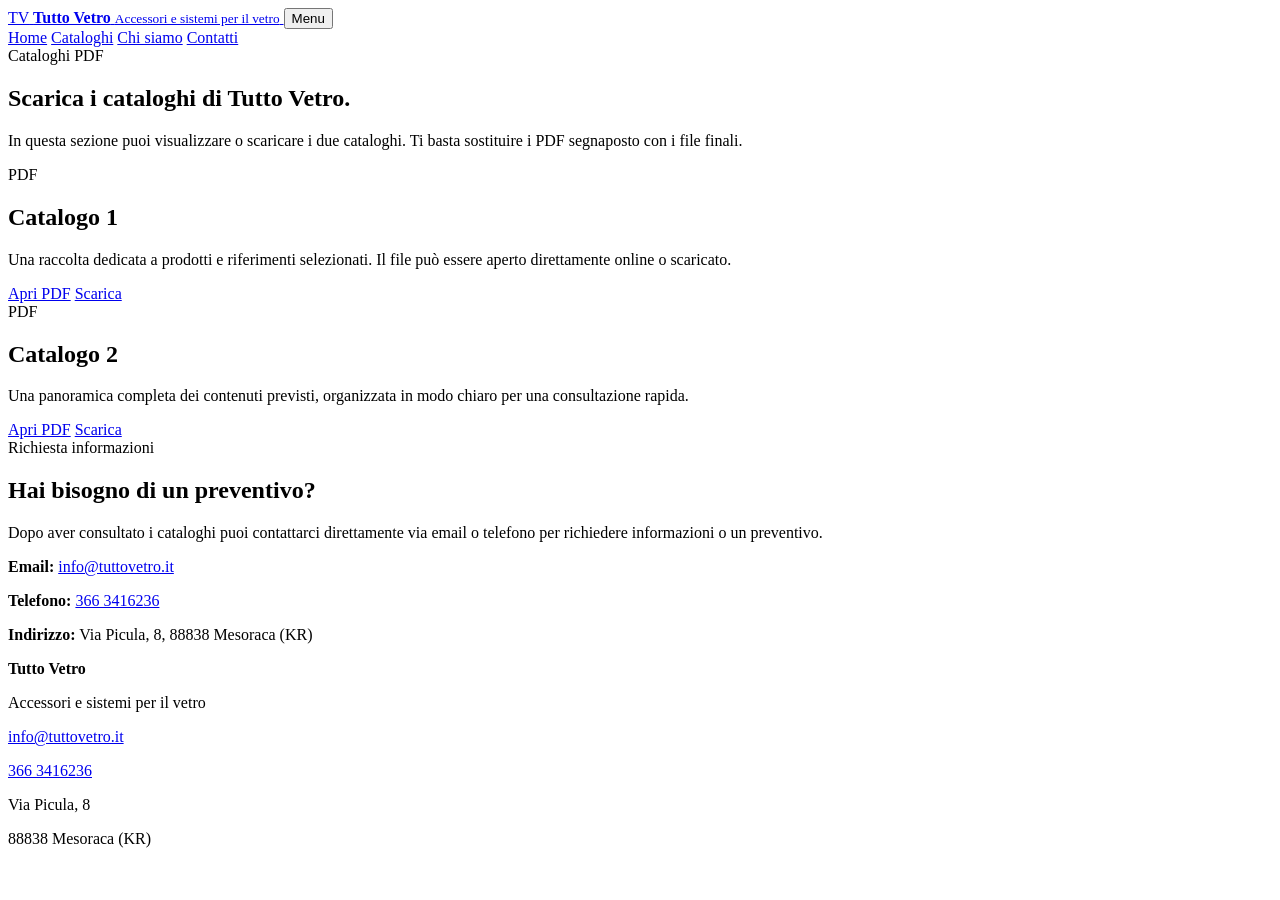
==== cataloghi.html @ 592177c6 "Add files via upload" ====
<!DOCTYPE html>
<html lang="it">
<head>
  <meta charset="UTF-8" />
  <meta name="viewport" content="width=device-width, initial-scale=1.0" />
  <title>Cataloghi | Tutto Vetro</title>
  <meta name="description" content="Scarica il Catalogo 1 e il Catalogo 2 di Tutto Vetro in PDF." />
  <link rel="preconnect" href="https://fonts.googleapis.com">
  <link rel="preconnect" href="https://fonts.gstatic.com" crossorigin>
  <link href="https://fonts.googleapis.com/css2?family=Inter:wght@400;500;600;700;800&display=swap" rel="stylesheet">
  <link rel="stylesheet" href="assets/css/style.css" />
</head>
<body>
  <header class="site-header">
    <div class="container nav-wrap">
      <a class="brand" href="index.html" aria-label="Tutto Vetro home">
        <span class="brand-mark">TV</span>
        <span class="brand-text">
          <strong>Tutto Vetro</strong>
          <small>Accessori e sistemi per il vetro</small>
        </span>
      </a>
      <button class="nav-toggle" aria-expanded="false" aria-controls="site-nav">Menu</button>
      <nav id="site-nav" class="site-nav">
        <a href="index.html">Home</a>
        <a href="cataloghi.html" class="active">Cataloghi</a>
        <a href="chi-siamo.html">Chi siamo</a>
        <a href="contatti.html">Contatti</a>
      </nav>
    </div>
  </header>

  <main>
    <section class="page-hero compact">
      <div class="container">
        <span class="eyebrow">Cataloghi PDF</span>
        <h1>Scarica i cataloghi di Tutto Vetro.</h1>
        <p>In questa sezione puoi visualizzare o scaricare i due cataloghi. Ti basta sostituire i PDF segnaposto con i file finali.</p>
      </div>
    </section>

    <section class="section">
      <div class="container cards two">
        <article class="card catalog-card">
          <div class="pdf-badge">PDF</div>
          <h2>Catalogo 1</h2>
          <p>Una raccolta dedicata a prodotti e riferimenti selezionati. Il file può essere aperto direttamente online o scaricato.</p>
          <div class="card-actions">
            <a class="btn btn-primary" href="assets/catalogs/catalogo-1.pdf" target="_blank" rel="noopener">Apri PDF</a>
            <a class="btn btn-secondary" href="assets/catalogs/catalogo-1.pdf" download>Scarica</a>
          </div>
        </article>

        <article class="card catalog-card">
          <div class="pdf-badge">PDF</div>
          <h2>Catalogo 2</h2>
          <p>Una panoramica completa dei contenuti previsti, organizzata in modo chiaro per una consultazione rapida.</p>
          <div class="card-actions">
            <a class="btn btn-primary" href="assets/catalogs/catalogo-2.pdf" target="_blank" rel="noopener">Apri PDF</a>
            <a class="btn btn-secondary" href="assets/catalogs/catalogo-2.pdf" download>Scarica</a>
          </div>
        </article>
      </div>
    </section>

    <section class="section section-alt">
      <div class="container split">
        <div>
          <span class="eyebrow">Richiesta informazioni</span>
          <h2>Hai bisogno di un preventivo?</h2>
          <p>Dopo aver consultato i cataloghi puoi contattarci direttamente via email o telefono per richiedere informazioni o un preventivo.</p>
        </div>
        <div class="info-panel">
          <p><strong>Email:</strong> <a href="mailto:info@tuttovetro.it">info@tuttovetro.it</a></p>
          <p><strong>Telefono:</strong> <a href="tel:+393663416236">366 3416236</a></p>
          <p><strong>Indirizzo:</strong> Via Picula, 8, 88838 Mesoraca (KR)</p>
        </div>
      </div>
    </section>
  </main>

  <footer class="site-footer">
    <div class="container footer-grid">
      <div>
        <strong>Tutto Vetro</strong>
        <p>Accessori e sistemi per il vetro</p>
      </div>
      <div>
        <p><a href="mailto:info@tuttovetro.it">info@tuttovetro.it</a></p>
        <p><a href="tel:+393663416236">366 3416236</a></p>
      </div>
      <div>
        <p>Via Picula, 8</p>
        <p>88838 Mesoraca (KR)</p>
      </div>
    </div>
  </footer>

  <script src="assets/js/script.js"></script>
</body>
</html>
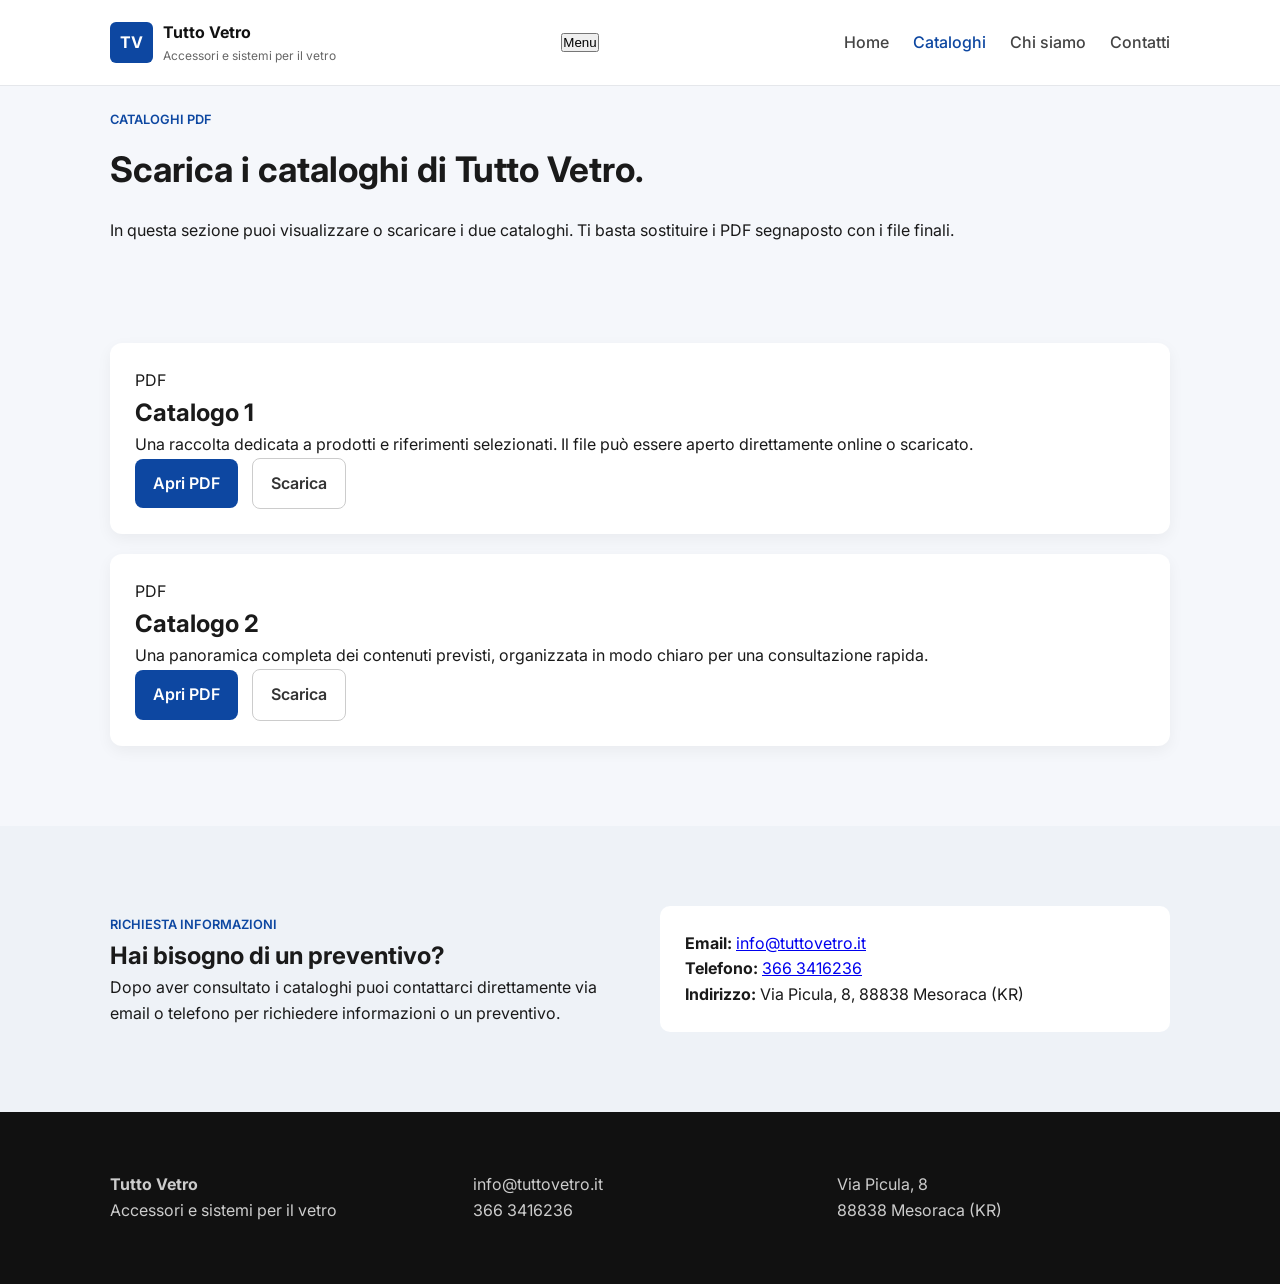
==== commit 7e467fb7: "Update cataloghi.html" ====
--- a/cataloghi.html
+++ b/cataloghi.html
@@ -8,7 +8,7 @@
   <link rel="preconnect" href="https://fonts.googleapis.com">
   <link rel="preconnect" href="https://fonts.gstatic.com" crossorigin>
   <link href="https://fonts.googleapis.com/css2?family=Inter:wght@400;500;600;700;800&display=swap" rel="stylesheet">
-  <link rel="stylesheet" href="assets/css/style.css" />
+  <link rel="stylesheet" href="style.css" />
 </head>
 <body>
   <header class="site-header">
--- a/style.css
+++ b/style.css
@@ -0,0 +1,286 @@
+/* ===== RESET ===== */
+* {
+  margin: 0;
+  padding: 0;
+  box-sizing: border-box;
+}
+
+/* ===== BASE ===== */
+body {
+  font-family: 'Inter', sans-serif;
+  background: #f5f7fb;
+  color: #1a1a1a;
+  line-height: 1.6;
+}
+
+.container {
+  max-width: 1100px;
+  margin: auto;
+  padding: 20px;
+}
+
+/* ===== HEADER ===== */
+.site-header {
+  background: white;
+  border-bottom: 1px solid #e5e7eb;
+}
+
+.nav-wrap {
+  display: flex;
+  justify-content: space-between;
+  align-items: center;
+}
+
+.brand {
+  display: flex;
+  align-items: center;
+  text-decoration: none;
+  color: #111;
+}
+
+.brand-mark {
+  background: #0d47a1;
+  color: white;
+  padding: 8px 10px;
+  border-radius: 6px;
+  margin-right: 10px;
+  font-weight: 700;
+}
+
+.brand-text small {
+  display: block;
+  font-size: 0.75rem;
+  color: #666;
+}
+
+/* NAV */
+.site-nav a {
+  margin-left: 20px;
+  text-decoration: none;
+  color: #444;
+  font-weight: 500;
+}
+
+.site-nav a.active,
+.site-nav a:hover {
+  color: #0d47a1;
+}
+
+/* ===== HERO ===== */
+.hero {
+  padding: 60px 0;
+}
+
+.hero-grid {
+  display: grid;
+  grid-template-columns: 1.2fr 1fr;
+  gap: 40px;
+  align-items: center;
+}
+
+.eyebrow {
+  font-size: 0.8rem;
+  color: #0d47a1;
+  font-weight: 600;
+  text-transform: uppercase;
+}
+
+h1 {
+  font-size: 2.2rem;
+  margin: 10px 0 20px;
+}
+
+.lead {
+  color: #555;
+  margin-bottom: 20px;
+}
+
+/* BOTTONI */
+.btn {
+  display: inline-block;
+  padding: 12px 18px;
+  border-radius: 8px;
+  font-weight: 600;
+  text-decoration: none;
+  margin-right: 10px;
+}
+
+.btn-primary {
+  background: #0d47a1;
+  color: white;
+}
+
+.btn-primary:hover {
+  background: #09367a;
+}
+
+.btn-secondary {
+  border: 1px solid #ccc;
+  color: #333;
+}
+
+.btn-secondary:hover {
+  background: #eee;
+}
+
+/* LISTA HERO */
+.hero-points {
+  margin-top: 20px;
+  list-style: none;
+}
+
+.hero-points li {
+  margin-bottom: 8px;
+}
+
+/* ===== CARD HERO DESTRA ===== */
+.hero-card {
+  background: white;
+  padding: 25px;
+  border-radius: 12px;
+  box-shadow: 0 10px 25px rgba(0,0,0,0.05);
+}
+
+.quick-info dt {
+  font-weight: 600;
+  font-size: 0.85rem;
+  color: #777;
+}
+
+.quick-info dd {
+  margin-bottom: 12px;
+}
+
+/* ===== SEZIONI ===== */
+.section {
+  padding: 60px 0;
+}
+
+.section-alt {
+  background: #eef2f7;
+}
+
+.section-head {
+  max-width: 600px;
+  margin-bottom: 40px;
+}
+
+/* ===== CARDS ===== */
+.cards {
+  display: grid;
+  gap: 20px;
+}
+
+.cards.three {
+  grid-template-columns: repeat(3, 1fr);
+}
+
+.card {
+  background: white;
+  padding: 25px;
+  border-radius: 12px;
+  box-shadow: 0 5px 15px rgba(0,0,0,0.05);
+}
+
+/* ===== SPLIT ===== */
+.split {
+  display: grid;
+  grid-template-columns: 1fr 1fr;
+  gap: 40px;
+  align-items: center;
+}
+
+.split.reverse {
+  direction: rtl;
+}
+
+.split.reverse > * {
+  direction: ltr;
+}
+
+/* ===== CATALOGHI ===== */
+.catalog-preview {
+  display: flex;
+  gap: 20px;
+}
+
+.catalog-box {
+  background: white;
+  padding: 20px;
+  border-radius: 10px;
+  flex: 1;
+  text-align: center;
+  border: 1px solid #ddd;
+}
+
+/* ===== INFO PANEL ===== */
+.info-panel {
+  background: white;
+  padding: 25px;
+  border-radius: 10px;
+}
+
+.info-panel ul {
+  list-style: none;
+}
+
+.info-panel li {
+  margin-bottom: 10px;
+}
+
+/* ===== CTA ===== */
+.cta-section {
+  padding: 60px 0;
+}
+
+.cta-box {
+  background: #0d47a1;
+  color: white;
+  padding: 40px;
+  border-radius: 12px;
+  display: flex;
+  justify-content: space-between;
+  align-items: center;
+}
+
+.cta-box p {
+  color: #dbeafe;
+}
+
+.cta-actions a {
+  margin-left: 10px;
+}
+
+/* ===== FOOTER ===== */
+.site-footer {
+  background: #111;
+  color: #ccc;
+  padding: 40px 0;
+}
+
+.footer-grid {
+  display: grid;
+  grid-template-columns: repeat(3, 1fr);
+  gap: 30px;
+}
+
+.site-footer a {
+  color: #ccc;
+  text-decoration: none;
+}
+
+/* ===== RESPONSIVE ===== */
+@media (max-width: 900px) {
+  .hero-grid,
+  .split,
+  .cards.three,
+  .footer-grid {
+    grid-template-columns: 1fr;
+  }
+
+  .cta-box {
+    flex-direction: column;
+    gap: 20px;
+    text-align: center;
+  }
+}
